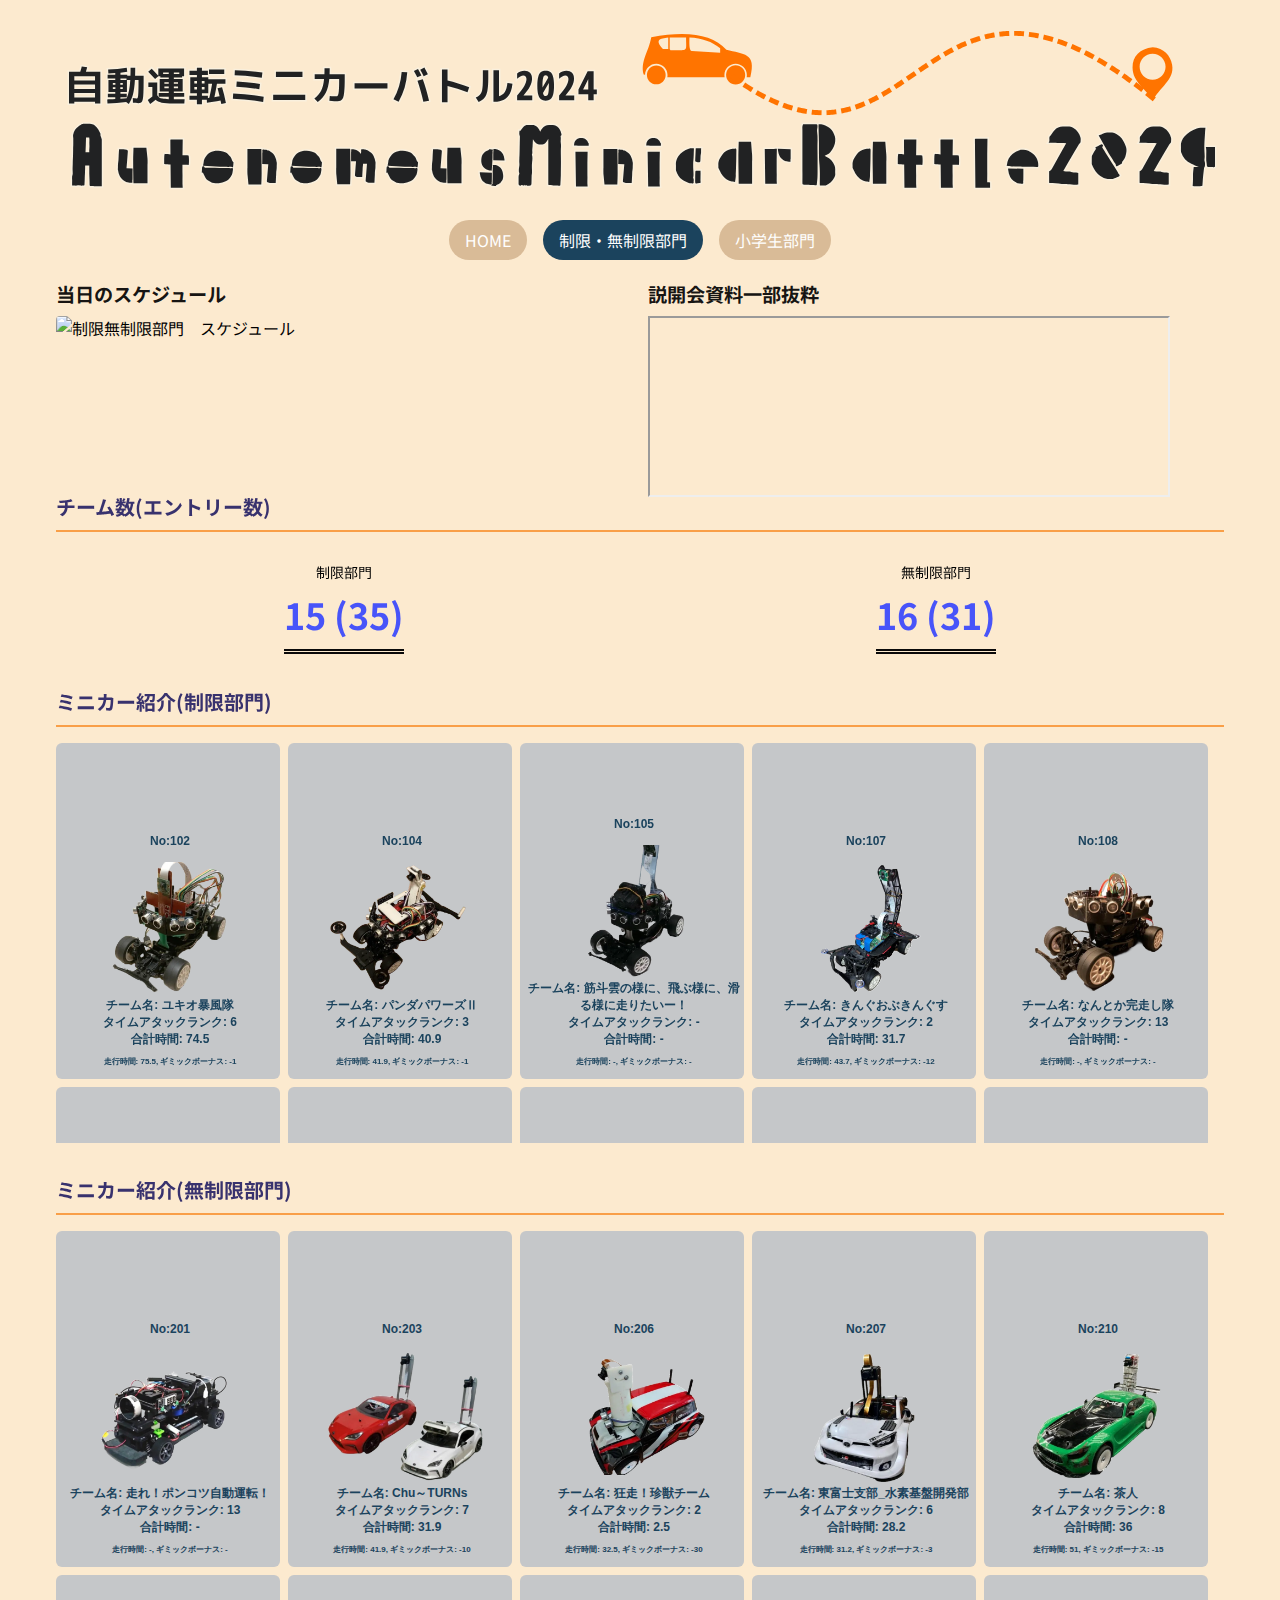
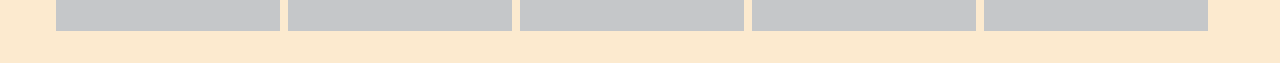
==== bumon_seigenmuseigen.html @ 8a7efc27 "add seigenmuseigen p and mod LP" ====
<!DOCTYPE html>
<html lang="ja">
<head>
    <link rel="stylesheet" href="index.css">
    <meta charset="UTF-8">
    <meta name="viewport" content="width=device-width, initial-scale=1.0">
    <title>制限・無制限部門</title>
    <link href="https://fonts.googleapis.com/css2?family=Anton&family=Noto+Sans+JP:wght@400;700&display=swap" rel="stylesheet">
    <style>
        :root {
            --orange: #fceacf;
            --white: #FFFFFF;
            --black: #000000;
            --light-gray: #E0E0E0;
        }

        body {
            font-family: 'Noto Sans JP', sans-serif;
            margin: 0;
            padding: 0;
            background-color: var(--orange);
            color: var(--black);
            font-size: 16px;
            line-height: 1.5;
            overflow-x: hidden;
        }

        .container {
            width: 100%;
            max-width: 1200px;
            margin: 0 auto;
            padding: 0 1rem;
            box-sizing: border-box;
        }

        header {
            background-color: var(--orange);
            padding: 1rem 0;
            position: relative;
            text-align: center;
        }

        header img {
            max-width: 100%;
            height: auto;
        }

        .hamburger-container {
            position: absolute;
            top: 10px;
            left: 10px;
            cursor: pointer;
            z-index: 1000;
        }

        .bar {
            width: 35px;
            height: 5px;
            background-color: #F99F48;
            margin: 6px 0;
            transition: 0.4s;
        }

        .menu-text {
            font-size: 6px;
            text-align: center;
            width: 35px;
            margin-top: 2px;
        }

        .menu {
            display: none;
            position: fixed;
            top: 0;
            left: 0;
            background-color: #dfe4ec;
            padding: 20px;
            border-radius: 0 0 10px 0;
            box-shadow: 0 4px 6px rgba(0, 0, 0, 0.1);
            z-index: 1001;
        }

        .close-button {
            position: absolute;
            top: 10px;
            right: 10px;
            cursor: pointer;
            font-size: 24px;
            color: white;
        }
        .close-icon {
            font-size: 36px;
        }

        .close-text {
            font-size: 12px;
            display: block;
            margin-top: -5px;
        }
        .menu-items {
            margin-top: 30px;
            display: flex;
            flex-direction: column;
        }
        .menu-items a {
            display: block;
            color: white;
            padding: 10px 0;
            text-decoration: none;
            font-size: 18px;
        }

        header {
            background-repeat: repeat;
            background-size: auto;
            padding: 1rem 0;
        }
        h1 {
            font-size: 1.5rem;
            font-weight: bold;
            color: #1B435D;
            text-align: center;
            margin-bottom: 1rem;
        }
        nav ul {
            display: flex;
            justify-content: center;
            gap: 0.5rem;
            padding: 0;
            list-style-type: none;
            margin: 0;
        }
        nav button {
            padding: 0.5rem 1rem;
            border-radius: 1.5rem;
            border: none;
            font-size: 0.9rem;
            cursor: pointer;
            transition: background-color 0.3s, color 0.3s;
        }
        nav button:nth-child(odd) {
            background-color: #F99F48;
            color: white;
        }
        nav button:nth-child(even) {
            background-color: #E0E0E0;
            color: #1B435D;
        }
        nav button:hover {
            opacity: 0.8;
        }
        main {
            flex-grow: 1;
        }
        .participant-count {
            display: flex;
            justify-content: space-evenly;
            margin-bottom: 1rem;
        }
        .participant-count div {
            text-align: center;
        }
        .participant-count p {
            font-size: 0.875rem;
            margin-bottom: 0.25rem;
        }
        .participant-count h2 {
            font-size: 2.25rem;
            font-weight: bold;
            color: #4854f9;
            margin: 0;
        }
        .minicar-grid {
            height: 400px;
            overflow-y: auto;
            padding-right: 1rem;
        }
        .minicar-grid-inner {
            display: grid;
            grid-template-columns: repeat(5, 1fr);
            gap: 0.5rem;
        }
        .minicar-grid-inner_museigen {
            display: grid;
            grid-template-columns: repeat(5, 1fr);
            gap: 0.5rem;
        }
        .minicar-button {
            background-color: #c5c7c9;
            aspect-ratio: 1 / 1.5;
            border-radius: 0.375rem;
            position: relative;
            border: none;
            cursor: pointer;
            transition: background-color 0.3s;
        }
        .minicar-button img {
            max-width: 80%; /* 画像の最大幅を80%に設定 */
            max-height: 80%; /* 画像の最大高さを80%に設定 */
            object-fit: contain; /* 比率を保持しながらボタン内に収める */
        }
        .minicar-button:hover {
            background-color: #a8b5c9;
        }
        .minicar-button span {
            font-weight: bold;
            position: absolute;
            bottom: 0.25rem;
            left: 0.25rem;
            color: #1B435D;
            font-size: 0.75rem;
        }
        .modal {
            display: none;
            position: fixed;
            inset: 0;
            background-color: rgba(0, 0, 0, 0.5);
            align-items: center;
            justify-content: center;
            padding: 1rem;
        }
        .modal-content {
            background-color: white;
            border-radius: 0.5rem;
            width: 100%;
            max-width: 48rem;
            height: 80vh;
            display: flex;
            flex-direction: column;
        }
        .modal-header {
            display: flex;
            justify-content: space-between;
            align-items: center;
            padding: 1rem;
            border-bottom: 1px solid #fceacf;
        }
        .modal-body {
            flex-grow: 1;
            padding: 1rem;
            overflow: auto;
        }
        .modal-body iframe {
            width: 100%;
            height: 100%;
            border: none;
        }

        .schedule-image {
            width: 100%;
            height: auto;
            object-fit: contain;
            border-radius: 0.375rem;
        }

        @media (max-width: 768px) {
            body {
            font-size: 14px;
            }
            h3 {
            font-size: 16px;
            }
                .minicar-grid-inner {
                grid-template-columns: repeat(2, 1fr);
            }
            .minicar-grid-inner_museigen {
                grid-template-columns: repeat(2, 1fr);
            }
            nav ul {
                flex-wrap: wrap;
            }
            nav button {
                flex: 1 1 40%;
            }
            .participant-count {
                flex-direction: column;
                align-items: center;
            }
            .participant-count div {
                margin-bottom: 1rem;
            }
            .minicar-button {
                aspect-ratio: 1 / 1.5;
                font-size: 0.4rem; /* フォントサイズを調整 */
            }

            .minicar-button img {
                max-width: 70%; /* 画像の最大幅を調整 */
                max-height: 70%; /* 画像の最大高さを調整 */
            }

            .minicar-button span {
                text-align: center; /* テキストを中央揃え */
                display: block; /* テキストの表示をブロックに */
                margin-top: 0.4rem; /* テキストと画像の間にマージンを追加 */
            }
        }
    </style>
</head>
<body>
    <header>
        <div class="title">
            <div class="use-rgba-image">
                <img src="assets/images/amb_2024_title.svg" alt="自動運転ミニカーバトル2024　タイトル">
                <nav>
                    <ul>
                        <li><a href="https://autonomous-minicar-battle.github.io/race-2024/">HOME</a></li>
                        <li><a href="https://autonomous-minicar-battle.github.io/race-2024/bumon_shoguakusei.html" class="active">制限・無制限部門</a></li>
                        <li><a href="https://autonomous-minicar-battle.github.io/race-2024/bumon_shoguakusei.html">小学生部門</a></li>
                    </ul>
                </nav>
            </div>
        </div>
    </header>
    <div id="menu" class="menu">
        <div class="close-button" onclick="toggleMenu()">
            <span class="close-icon">×</span>
            <span class="close-text">閉じる</span>
        </div>
        <div class="menu-items">
            <a href="#">HOME</a>
            <a href="#">制限・無制限部門</a>
            <a href="#">小学生部門</a>
            <!--<a href="#">ブログ</a>-->
        </div>
    </div>

    <script>
        function toggleMenu() {
            var menu = document.getElementById('menu');
            if (menu.style.display === 'block') {
                menu.style.display = 'none';
            } else {
                menu.style.display = 'block';
            }
        }
    </script>

    <main class="container">
        <div style="display: grid; grid-template-columns: 1fr 1fr; gap: 1rem; ">
            <div >
                <h3 style="font-weight: bold; margin-bottom: 0.5rem;">当日のスケジュール</h3>
                <img src="./assets/images/schedule_seigenmuseigen.svg" alt="制限無制限部門　スケジュール">
            </div>

            <div >
                <h3 style="font-weight: bold; margin-bottom: 0.5rem;">説開会資料一部抜粋</h3>
                <iframe src="https://drive.google.com/file/d/1W7JMIvKXgTGep75GnAivkRQjuOTUJ5Ds/preview" width="90%" height="90%">
                    このブラウザではPDFが表示できません。PDFを<a href="https://drive.google.com/file/d/1rbLQxxYagGzeg9zXDnmsyh0Fbmd6jfNw">こちら</a>からダウンロードしてください。
                </iframe>
            </div>
        </div>
        <h2 style="font-size: 1.25rem; border-bottom: 2px solid #F99F48; padding-bottom: 0.5rem; margin-bottom: 1rem;">チーム数(エントリー数)</h2>
        <div style="display: grid; grid-template-columns: 1fr 1fr; gap: 1rem; ">
            <div class="participant-count">
                <div>
                    <p>制限部門</p>
                    <h2>15 (35)</h2>
                </div>
            </div>
            <div class="participant-count">
                <div>
                    <p>無制限部門</p>
                    <h2>16 (31)</h2>
                </div>
            </div>
        </div>

        <section>
            <h2 style="font-size: 1.25rem; border-bottom: 2px solid #F99F48; padding-bottom: 0.5rem; margin-bottom: 1rem;">ミニカー紹介(制限部門)</h2>
            <div class="minicar-grid">
                <div class="minicar-grid-inner">
                    <!-- 100個のボタンを生成 -->
                </div>
            </div>
        </section>
        <section>
            <h2 style="font-size: 1.25rem; border-bottom: 2px solid #F99F48; padding-bottom: 0.5rem; margin-bottom: 1rem;">ミニカー紹介(無制限部門)</h2>
            <div class="minicar-grid">
                <div class="minicar-grid-inner_museigen">
                    <!-- 100個のボタンを生成 -->
                </div>
            </div>
        </section>    </main>

    <div id="pdfModal" class="modal">
        <div class="modal-content">
            <div class="modal-header">
                <h3 id="modalTitle" style="font-size: 1.125rem; font-weight: bold;"></h3>
                <button id="closeModal" style="background: none; border: none; cursor: pointer;">×</button>
            </div>
            <div class="modal-body">
                <iframe id="pdfFrame" title="PDF Viewer"></iframe>
            </div>
        </div>
    </div>

    <script>
        // CSVファイルを読み込んでデータを取得
        fetch('assets/data/minicar_data_seigen.csv')
            .then(response => response.text())
            .then(data => {
                const rows = data.split('\n').slice(1);
                const pdfLinks = {};
                const imageLinks = {};
                const teamNames = {};
                const timeattackRank = {};
                const totalTime = {};
                const runTime = {};
                const gimmickBonus = {};

                rows.forEach(row => {
                    const [entry_number, pdf_link, image_link, team, timeattack_rank, total_time, run_time, gimmick_bonus] = row.split(',');
                    if (entry_number && pdf_link && image_link) {
                        pdfLinks[entry_number.trim()] = pdf_link.trim();
                        imageLinks[entry_number.trim()] = image_link.trim();
                        teamNames[entry_number.trim()] = team.trim();
                        timeattackRank[entry_number.trim()] = timeattack_rank.trim();
                        totalTime[entry_number.trim()] = total_time.trim();
                        runTime[entry_number.trim()] = run_time.trim();
                        gimmickBonus[entry_number.trim()] = gimmick_bonus.trim();
                    }
                });

                // ミニカーボタンの生成
                const minicarGrid = document.querySelector('.minicar-grid-inner');
                for (const entry in pdfLinks) {
                    const button = document.createElement('button');
                    button.className = 'minicar-button';
                    button.innerHTML = `
                        <span>No:${entry}<br><br>
                            <img src="${imageLinks[entry]}" alt="ミニカー ${teamNames[entry]}"><br>
                            チーム名: ${teamNames[entry]}<br>
                            タイムアタックランク: ${timeattackRank[entry]}<br>
                            合計時間: ${totalTime[entry]}<br>
                            <p style="font-size: 0.5rem; ">
                                走行時間: ${runTime[entry]}, ギミックボーナス: ${gimmickBonus[entry]}</p>
                        </span>`;
                    button.onclick = () => openPDF(entry);
                    minicarGrid.appendChild(button);
                }


                // PDFモーダルの制御
                const modal = document.getElementById('pdfModal');
                const modalTitle = document.getElementById('modalTitle');
                const pdfFrame = document.getElementById('pdfFrame');
                const closeModal = document.getElementById('closeModal');

                function openPDF(index) {
                    modalTitle.textContent = `チーム紹介`;
                    if (pdfLinks[index]) {
                        pdfFrame.src = pdfLinks[index];
                        modal.style.display = 'flex';
                    } else {
                        alert('このミニカーのPDFはまだ登録されていません。');
                    }
                }

                closeModal.onclick = () => {
                    modal.style.display = 'none';
                    pdfFrame.src = ''; // iframeのソースをクリア
                }

                window.onclick = (event) => {
                    if (event.target === modal) {
                        modal.style.display = 'none';
                        pdfFrame.src = ''; // iframeのソースをクリア
                    }
                }

                // ナビゲーションタブの制御
                const navButtons = document.querySelectorAll('nav button');
                navButtons.forEach(button => {
                    button.addEventListener('click', () => {
                        navButtons.forEach(btn => btn.classList.remove('active'));
                        button.classList.add('active');
                    });
                });
            })
            .catch(error => console.error('CSVファイルの読み込みエラー:', error));
    </script>
    <script>
        // CSVファイルを読み込んでデータを取得
        fetch('assets/data/minicar_data_museigen.csv')
            .then(response => response.text())
            .then(data => {
                const rows = data.split('\n').slice(1);
                const pdfLinks = {};
                const imageLinks = {};
                const teamNames = {};
                const timeattackRank = {};
                const totalTime = {};
                const runTime = {};
                const gimmickBonus = {};

                rows.forEach(row => {
                    const [entry_number, pdf_link, image_link, team, timeattack_rank, total_time, run_time, gimmick_bonus] = row.split(',');
                    if (entry_number && pdf_link && image_link) {
                        pdfLinks[entry_number.trim()] = pdf_link.trim();
                        imageLinks[entry_number.trim()] = image_link.trim();
                        teamNames[entry_number.trim()] = team.trim();
                        timeattackRank[entry_number.trim()] = timeattack_rank.trim();
                        totalTime[entry_number.trim()] = total_time.trim();
                        runTime[entry_number.trim()] = run_time.trim();
                        gimmickBonus[entry_number.trim()] = gimmick_bonus.trim();
                    }
                });

                // ミニカーボタンの生成
                const minicarGrid = document.querySelector('.minicar-grid-inner_museigen');
                for (const entry in pdfLinks) {
                    const button = document.createElement('button');
                    button.className = 'minicar-button';
                    button.innerHTML = `
                        <span>No:${entry}<br><br>
                            <img src="${imageLinks[entry]}" alt="ミニカー ${teamNames[entry]}"><br>
                            チーム名: ${teamNames[entry]}<br>
                            タイムアタックランク: ${timeattackRank[entry]}<br>
                            合計時間: ${totalTime[entry]}
                            <p style="font-size: 0.5rem; ">
                                走行時間: ${runTime[entry]}, ギミックボーナス: ${gimmickBonus[entry]}</p>
                        </span>`;
                    button.onclick = () => openPDF(entry);
                    minicarGrid.appendChild(button);
                }


                // PDFモーダルの制御
                const modal = document.getElementById('pdfModal');
                const modalTitle = document.getElementById('modalTitle');
                const pdfFrame = document.getElementById('pdfFrame');
                const closeModal = document.getElementById('closeModal');

                function openPDF(index) {
                    modalTitle.textContent = `チーム紹介`;
                    if (pdfLinks[index]) {
                        pdfFrame.src = pdfLinks[index];
                        modal.style.display = 'flex';
                    } else {
                        alert('このミニカーのPDFはまだ登録されていません。');
                    }
                }

                closeModal.onclick = () => {
                    modal.style.display = 'none';
                    pdfFrame.src = ''; // iframeのソースをクリア
                }

                window.onclick = (event) => {
                    if (event.target === modal) {
                        modal.style.display = 'none';
                        pdfFrame.src = ''; // iframeのソースをクリア
                    }
                }

                // ナビゲーションタブの制御
                const navButtons = document.querySelectorAll('nav button');
                navButtons.forEach(button => {
                    button.addEventListener('click', () => {
                        navButtons.forEach(btn => btn.classList.remove('active'));
                        button.classList.add('active');
                    });
                });
            })
            .catch(error => console.error('CSVファイルの読み込みエラー:', error));
    </script>
</body>
</html>
---- index.css ----
:root {
    --orange: #fceacf;
    --white: #FFFFFF;
    --black: #383737f5;
    --light-gray: #E0E0E0;
}

body {
    font-family: 'Noto Sans JP', sans-serif;
    margin: 5%;
    padding: 0;
    background-color: var(--orange);
    color: var(--black);
    font-size: 16px;
    line-height: 1.5;
    overflow-x: hidden;
}

.title {
    width: 100%;
    max-width: 1200px;
    margin: 0 auto;
    padding: 0 1rem;
    box-sizing: border-box;
    background: #a0daea00;
}
.container {
    width: 100%;
    max-width: 1200px;
    margin: 0 auto;
    padding: 0 1rem;
    box-sizing: border-box;
}
        
header img {
    max-width: 100%;
    height: auto;
}

nav a {
    color: var(--black);
    text-decoration: none;
    padding: 0.5rem 1rem;
    margin: 0.25rem;
    border-radius: 5px;
    transition: background-color 0.3s;
    display: inline-block;
}

nav a:hover, nav a:focus, nav a.active {
    background-color: var(--light-gray);
}

.main-content {
    display: flex;
    flex-wrap: wrap;
    align-items: center;
    margin-top: 2rem;
}

.main-content-image {
    flex: 0 0 auto;
    width: 100%;
    max-width: 400px;
    margin-right: 7rem;
}

.main-content-image img {
    width: 100%;
    height: auto;
    display: block;
}

.adjusted-image {
    margin-right: 100px;
    margin-bottom: 20px;
}
.main-content-text {
    flex: 1;
    min-width: 300px;
    display: flex;
    flex-direction: column;
    justify-content: center;
}

.main-content-text h2 {
    color: var(--white);
    font-size: 1.5em;
    font-weight: bold;
    margin-bottom: 0.5rem;
}
.map-container {
    width: 100%;
    max-width: 600px;
    margin: 0 auto;
}
.main-content-text p {
    color: var(--black);
    margin: 0;
}

.event-overview-content {
display: flex;
flex-direction: column;
gap: 0.5rem;
}


@media (min-width: 768px) {
    .about {
        font-size: 20px;
    }
    .event-overview-content {
        flex-direction: row;
    }
}
.animated-car {
    position: fixed;
    width: 60px;
    height: auto;
    z-index: 1000;
    transition: all 2s ease-in-out;
}

@media (max-width: 768px) {
    body {
        font-size: 9px;
    }
    
    .main-content {
        flex-direction: column;
    }
    
    .main-content-image {
        margin-right: 0;
        max-width: 100%;
    }
    
    nav ul {
        flex-direction: column;
    }
    
    nav a {
        width: 100%;
        box-sizing: border-box;
        text-align: center;
    }
    
    .animated-car {
        width: 40px;
    }
}

@media (min-width: 769px) and (max-width: 1024px) {
    body {
        font-size: 16px;
    }
    
    .main-content-image {
        max-width: 350px;
    }
    
    .animated-car {
        width: 50px;
    }
}
.access-map {
    width: 100%;
    height: 256px;
    background-color: #ccc;
    border-radius: 0.5rem;
}
.popup {
    display: none;
    position: fixed;
    top: 0;
    left: 0;
    width: 100%;
    height: 100%;
    background-color: rgba(0,0,0,0.7);
    z-index: 1000;
}
.popup-content {
    position: absolute;
    top: 50%;
    left: 50%;
    transform: translate(-50%, -50%);
    background-color: white;
    padding: 20px;
    border-radius: 5px;
    max-width: 80%;
    max-height: 80%;
}
.popup-content img {
    max-width: 100%;
    max-height: 100%;
}
.close {
    position: absolute;
    top: 10px;
    right: 10px;
    font-size: 24px;
    cursor: pointer;
}
/* クリック可能なテキストのスタイル */
.clickable {
    color: blue;
    text-decoration: underline;
    cursor: pointer;
}
.car-carousel {
    position: relative;
    width: 100%;
    height: 100%;
    overflow: hidden;
    margin-bottom: 1cm;
}
.car-carousel-inner {
    display: flex;
    transition: transform 0.3s ease-in-out;
    height: 100%;
}
.car-photo {
    flex: 0 0 100%;
    height: 100%;
    background-color: #e2e8f0;
    display: flex;
    align-items: center;
    justify-content: center;
    font-size: 1.5rem;
    color: #718096;
}
.car-photo img {
    width: 100%; /* 画像の横幅を親要素に合わせる */
    height: auto; /* 縦横比を維持しつつ高さを自動調整 */
    max-width: 1000px; /* 最大幅を指定、必要に応じて調整可能 */
    max-height: 600px; /* 最大高さを指定、必要に応じて調整可能 */
    object-fit: cover; /* 画像を要素にきれいに収める */
}
.carousel-button {
    position: absolute;
    top: 50%;
    transform: translateY(-50%);
    background-color: rgba(240, 238, 238, 0.397);
    border: none;
    border-radius: 9999px;
    width: 40px;
    height: 40px;
    font-size: 1.5rem;
    display: flex;
    align-items: center;
    justify-content: center;
    cursor: pointer;
    transition: background-color 0.3s;
}
.carousel-button:hover {
    background-color: #A0DAEA;
}
.carousel-button.prev {
    left: 10px;
}
.carousel-button.next {
    right: 10px;
}
.carousel-dots {
    position: absolute;
    bottom: 10px;
    left: 50%;
    transform: translateX(-50%);
    display: flex;
    gap: 10px;
}
.carousel-dot {
    width: 8.4px;
    height: 12px;
    border-radius: 30%;
    background-color: #E5F3FF;
    border: 2px solid #808080;
    cursor: pointer;
    transition: background-color 0.3s;
}
.carousel-dot.active {
    background-color: #000000;
}

body {
    font-family: 'Roboto', sans-serif;
    margin: 0;
    padding: 0;
    min-height: 100vh;
    display: flex;
    flex-direction: column;
    }
.container {
    width: 100%;
    max-width: 1400px;
    margin: 0 auto;
    padding: 0 1rem;
    box-sizing: border-box;
}
.github-corner {
    max-width: 300px;
    top: 0;
    right: 0;
    border: 0;
    z-index: 100;
}
header {
    overflow: hidden;
    width: 100%;
}

.use-rgba-image {
    background: rgba(255, 255, 255, 0);
}

footer .footer-credits {
    text-align: center; /* 親要素にセンタリングを指定 */
}

footer .footer-credits img {
    display: block;      /* ブロック要素として扱う */
    margin: 0 auto;      /* 左右のマージンを自動で設定 */
    max-width: 25%;
}

.header-image {
    height: 96px;
    position: relative;
    display: flex;
    align-items: center;
    justify-content: center;
    background-image: url('https://hebbkx1anhila5yf.public.blob.vercel-storage.com/background-3pGTlaIOfFrylYzBT5U0ONFnONjZ3v.png');
    background-size: cover;
    background-position: center;
}
.header-image::before {
    content: "";
    position: absolute;
    top: 0;
    left: 0;
    right: 0;
    bottom: 0;
    background: inherit;
    opacity: 0.3;
}
.about
{
    font-weight: bold;
    display: flex;
    justify-content: space-around;
    text-align: center;
}
h1 {
    font-size: 1.875rem;
    font-weight: bold;
    color: #1B435D;
    position: relative;
    z-index: 10;
    text-align: center;
}
nav ul {
    display: flex;
    flex-wrap: wrap;
    justify-content: center;
    gap: 1rem;
    padding: 1rem 0;
    list-style-type: none;
    margin: 0;
}
nav a {
    text-decoration: none;
    padding: 0.5rem 1rem;
    border-radius: 9999px;
    color: white;
    background-color: #D9BB97;
    transition: background-color 0.3s;
    display: inline-block;
}
nav a:hover, nav a.active {
    background-color: #1B435D;
}
nav a.inactive {
    background-color: #c6c7c9;
}
main {
    flex-grow: 1;
    width: 100%;
}
h2 {
    font-size: 1.5rem;
    font-weight: bold;
    color: #38326e;
    border-bottom: thick double #0a0a0a;
    padding-bottom: 0.5rem;
    margin-bottom: 1rem;
}
h3 {
    font-size: 1.2rem;
    margin-top: 0rem;
    font-weight: bold;
    color: #000000ec;
    margin-bottom: 0rem;
}

.video-container {
    position: relative;
    padding-bottom: 56.25%; /* 16:9 aspect ratio */
    height: 0;
    overflow: hidden;
    margin-bottom: 1rem;
}
.video-container iframe {
    position: absolute;
    top: 0;
    left: 0;
    width: 100%;
    height: 100%;
}
.grid {
    display: grid;
    grid-template-columns: repeat(auto-fit, minmax(250px, 1fr));
    gap: 1rem;
}
.grid-item {
    background-color: white;
    padding: 1rem;
    border-radius: 0.5rem;
    transition: transform 0.3s;
}
.grid-item:hover {
    transform: scale(1.05);
}
img {
    /*display: flex;*/
    max-width: 100%;
    height: auto;
    border-radius: 0.25rem;
}
img.responsive-img {
    display: flex;
    max-width: 100%;
    height: auto;
}
section {
    margin-bottom: 2rem;
}
@media (max-width: 768px) {
    .about p {
        font-size: 1.5em; /* PC画面では文字を大きくする */
    }
    h1 {
        font-size: 1.5rem;
    }
    .header-image {
        height: 72px;
    }
    nav ul {
        flex-direction: row;
        align-items: center;
    }
    nav a {
        width: 100%;
        text-align: center;
    }
    .grid {
        grid-template-columns: 1fr;
    }

    .inline-content {
        display: inline-flex;  /* 画像とテキストを横並びに */
        align-items: center;   /* 画像とテキストを縦方向の中央に揃える */
        gap: 5px;              /* 画像とテキストの間にスペースを追加 */
    }
    .inline-content img {
        vertical-align: middle; /* 画像の垂直位置を調整 */
    }   
    .event-details {
        display: flex;               /* 横並びにする */
        justify-content: space-between; /* 均等にスペースを配置 */
        align-items: flex-start;     /* 上揃え */
    }
    
    .event-info {
        flex: 1;                     /* 均等な幅にする */
        padding: 10px;               /* 内側の余白 */
        box-sizing: border-box;       /* paddingを含む幅の計算 */
    }
    
    iframe {
        max-width: 100%;             /* iframeの横幅が親要素に収まるように */
        height: auto;
    }
    
    @media (max-width: 768px) {
        .event-details {
            flex-direction: column;  /* モバイルでは縦並びに */
        }
    }
}
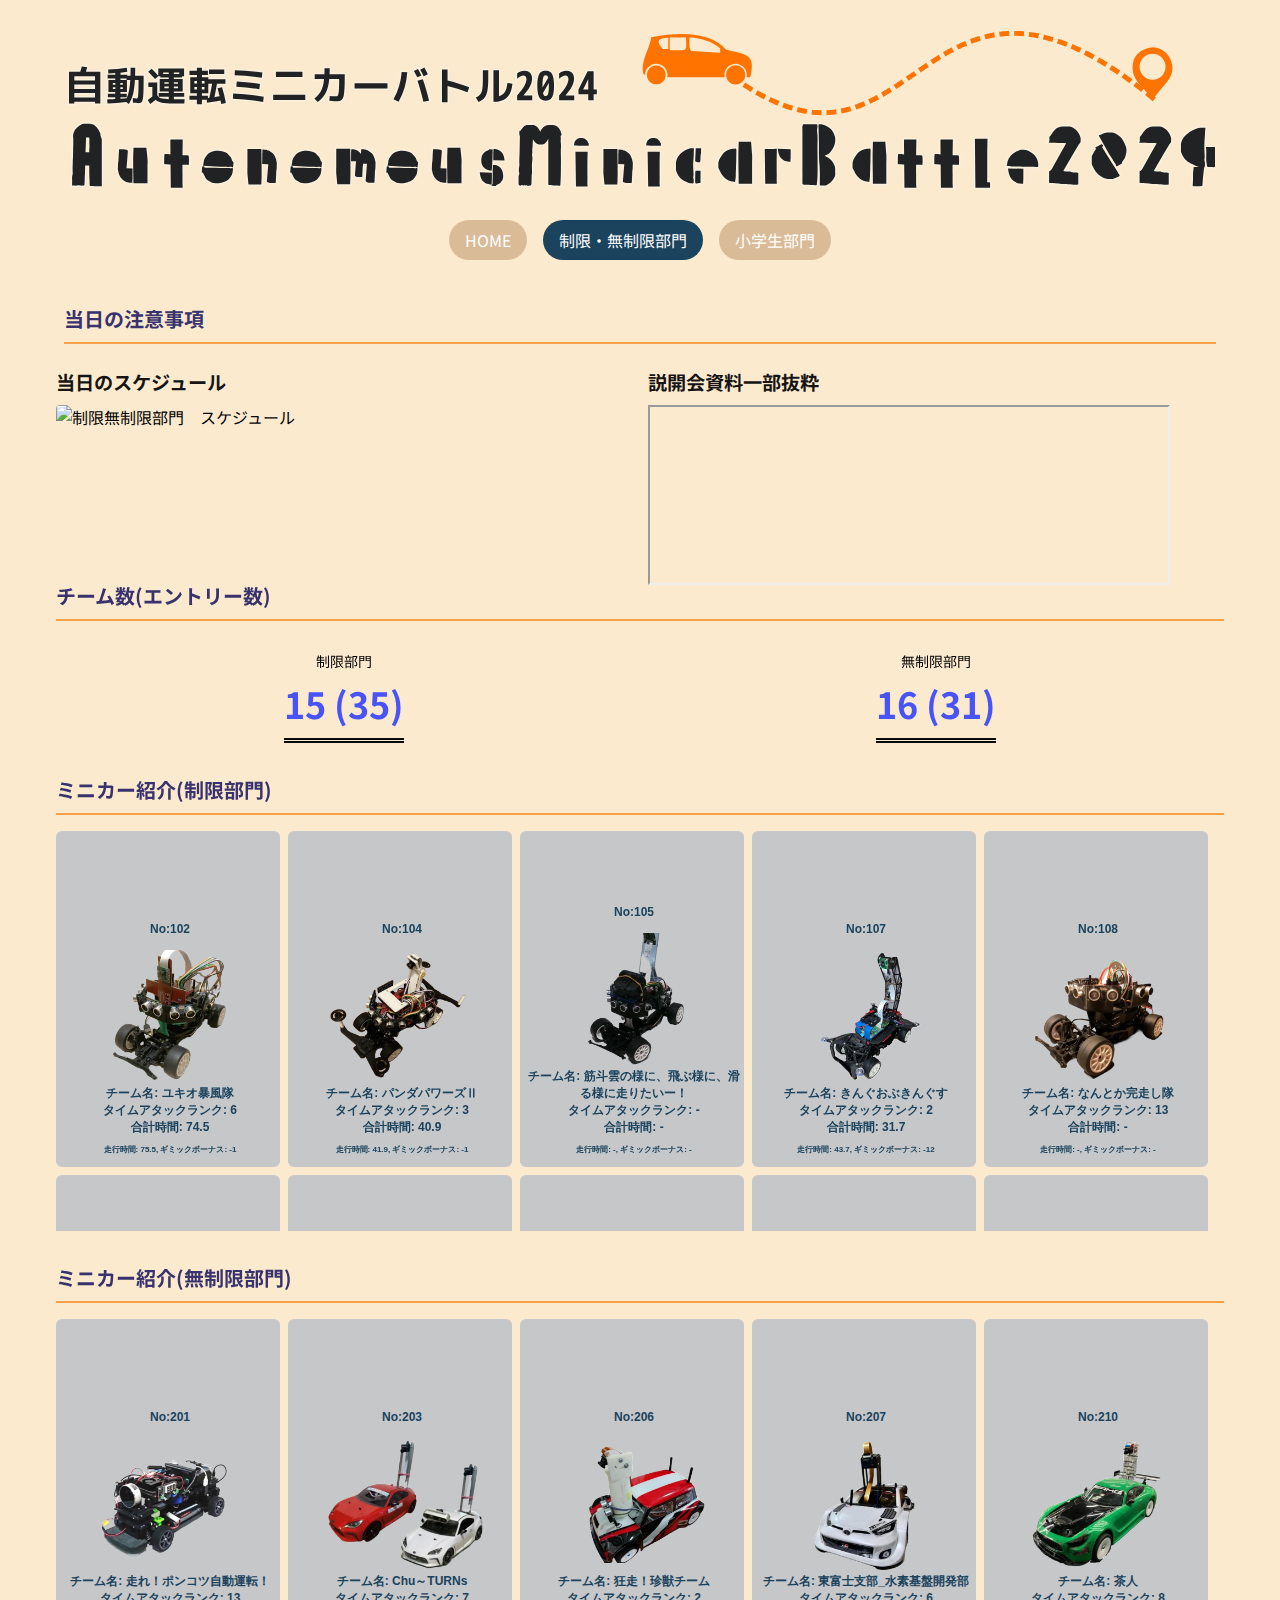
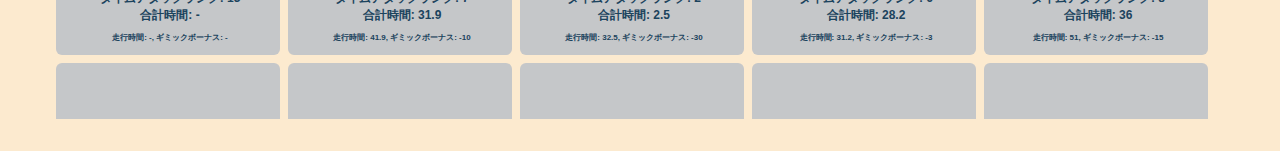
==== commit c6d30cd3: "mod seigenmuseigen" ====
--- a/bumon_seigenmuseigen.html
+++ b/bumon_seigenmuseigen.html
@@ -305,7 +305,7 @@
                 <nav>
                     <ul>
                         <li><a href="https://autonomous-minicar-battle.github.io/race-2024/">HOME</a></li>
-                        <li><a href="https://autonomous-minicar-battle.github.io/race-2024/bumon_shoguakusei.html" class="active">制限・無制限部門</a></li>
+                        <li><a href="#" class="active">制限・無制限部門</a></li>
                         <li><a href="https://autonomous-minicar-battle.github.io/race-2024/bumon_shoguakusei.html">小学生部門</a></li>
                     </ul>
                 </nav>
@@ -337,6 +337,9 @@
     </script>
 
     <main class="container">
+        <div style="padding: 0.5rem; border-radius: 0.375rem;">
+            <h2 style="font-size: 1.25rem; border-bottom: 2px solid #F99F48; padding-bottom: 0.5rem; margin-bottom: 1rem;">当日の注意事項</h2>
+        </div>
         <div style="display: grid; grid-template-columns: 1fr 1fr; gap: 1rem; ">
             <div >
                 <h3 style="font-weight: bold; margin-bottom: 0.5rem;">当日のスケジュール</h3>
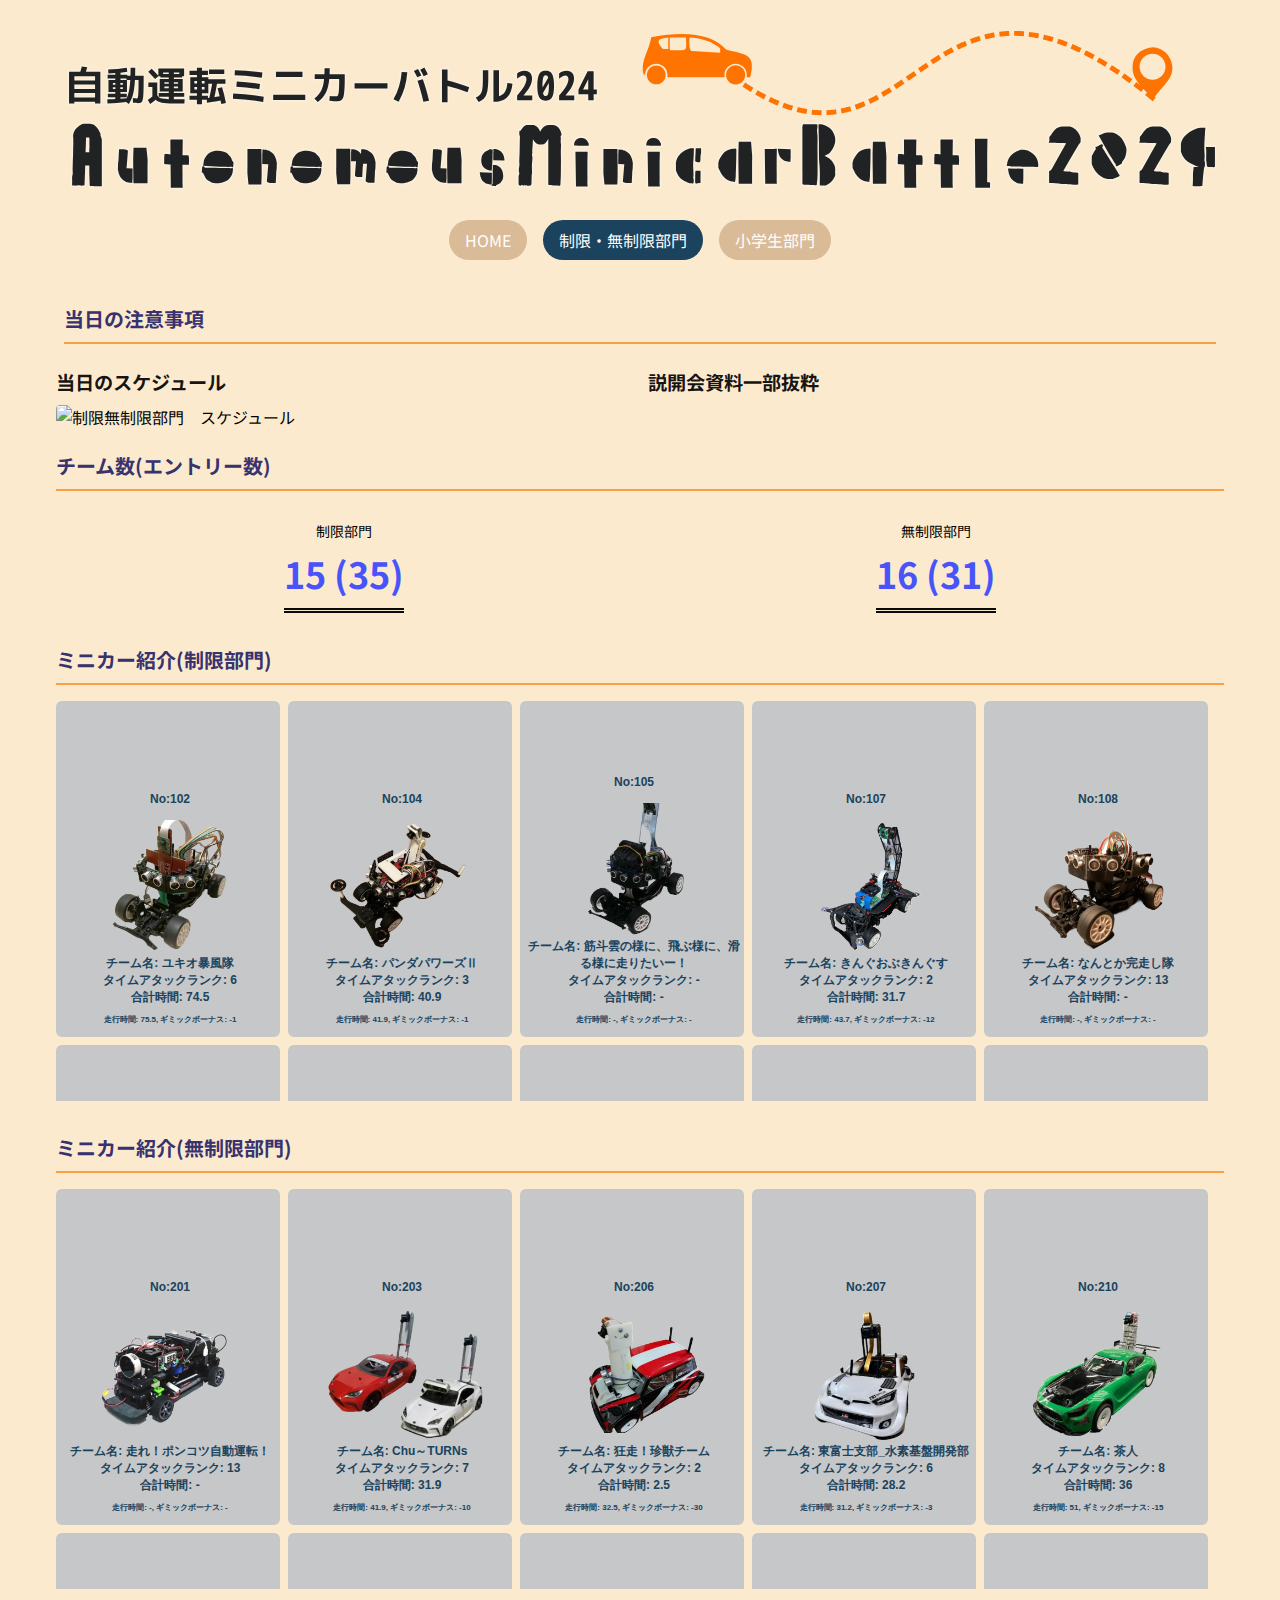
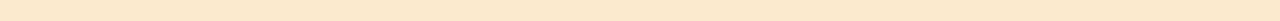
==== commit fa7cbab9: "mod seigenmuseigen pdf view" ====
--- a/bumon_seigenmuseigen.html
+++ b/bumon_seigenmuseigen.html
@@ -33,6 +33,18 @@
             box-sizing: border-box;
         }
 
+        img {
+            width: 100%;
+            height: auto;
+            object-fit: contain;
+        }
+
+        iframe {
+            width: 100%;
+            border: none;
+            height: auto;
+        }
+
         header {
             background-color: var(--orange);
             padding: 1rem 0;
@@ -326,6 +338,23 @@
     </div>
 
     <script>
+        function adjustIframeHeight() {
+            // 画像とiframeの要素を取得
+            var image = document.getElementById("schedule-image");
+            var iframe = document.getElementById("schedule-iframe");
+
+            // 画像の高さを取得し、iframeに適用
+            if (image && iframe) {
+                iframe.style.height = image.clientHeight + 'px';
+            }
+        }
+
+        // ページ読み込み時とウィンドウリサイズ時に高さを調整
+        window.onload = adjustIframeHeight;
+        window.onresize = adjustIframeHeight;
+    </script>
+
+    <script>
         function toggleMenu() {
             var menu = document.getElementById('menu');
             if (menu.style.display === 'block') {
@@ -340,15 +369,16 @@
         <div style="padding: 0.5rem; border-radius: 0.375rem;">
             <h2 style="font-size: 1.25rem; border-bottom: 2px solid #F99F48; padding-bottom: 0.5rem; margin-bottom: 1rem;">当日の注意事項</h2>
         </div>
+
         <div style="display: grid; grid-template-columns: 1fr 1fr; gap: 1rem; ">
             <div >
                 <h3 style="font-weight: bold; margin-bottom: 0.5rem;">当日のスケジュール</h3>
-                <img src="./assets/images/schedule_seigenmuseigen.svg" alt="制限無制限部門　スケジュール">
+                <img src="./assets/images/schedule_seigenmuseigen.svg" alt="制限無制限部門　スケジュール" id="schedule-image">
             </div>
 
             <div >
                 <h3 style="font-weight: bold; margin-bottom: 0.5rem;">説開会資料一部抜粋</h3>
-                <iframe src="https://drive.google.com/file/d/1W7JMIvKXgTGep75GnAivkRQjuOTUJ5Ds/preview" width="90%" height="90%">
+                <iframe  src="https://drive.google.com/file/d/1W7JMIvKXgTGep75GnAivkRQjuOTUJ5Ds/preview" width="100%" style="height: auto;" id="schedule-iframe">
                     このブラウザではPDFが表示できません。PDFを<a href="https://drive.google.com/file/d/1rbLQxxYagGzeg9zXDnmsyh0Fbmd6jfNw">こちら</a>からダウンロードしてください。
                 </iframe>
             </div>
